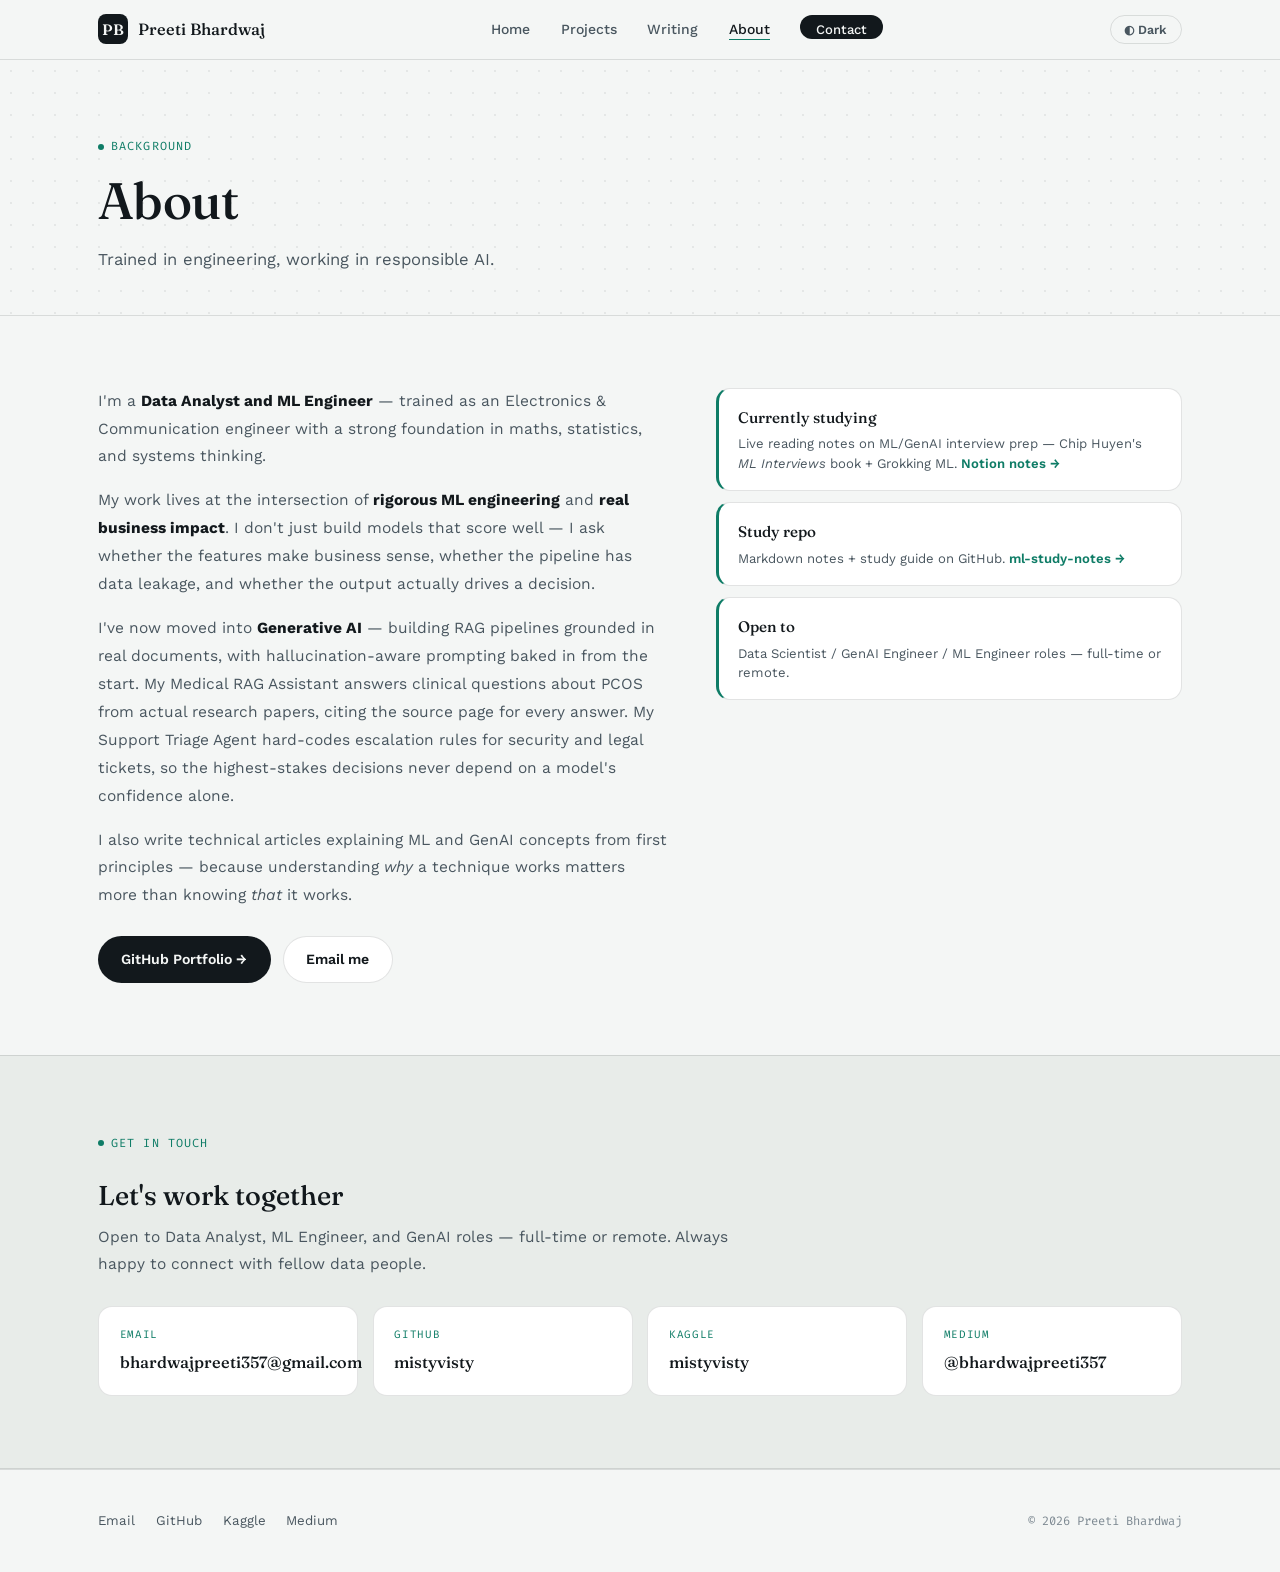
==== about.html @ 3117e88b "redesign site as multi-page dashboard" ====
<!DOCTYPE html>
<html lang="en">
<head>
<meta charset="UTF-8">
<meta name="viewport" content="width=device-width, initial-scale=1.0">
<title>About — Preeti Bhardwaj</title>
<link rel="preconnect" href="https://fonts.googleapis.com">
<link href="https://fonts.googleapis.com/css2?family=Fraunces:ital,opsz,wght@0,9..144,300;0,9..144,500;0,9..144,600;1,9..144,400&family=Work+Sans:wght@400;500;600;700&family=Fira+Code:wght@400;500&display=swap" rel="stylesheet">
<link rel="stylesheet" href="style.css">
</head>
<body>

<nav class="site-nav">
  <div class="nav-inner">
    <a href="index.html" class="brand">
      <span class="brand-mark">PB</span>
      <span class="brand-name">Preeti Bhardwaj</span>
    </a>
    <ul class="nav-links" id="navLinks">
      <li><a href="index.html">Home</a></li>
      <li><a href="projects.html">Projects</a></li>
      <li><a href="writing.html">Writing</a></li>
      <li><a href="about.html" class="is-active">About</a></li>
      <li><a href="#contact" class="nav-cta">Contact</a></li>
    </ul>
    <div class="nav-right">
      <button class="icon-btn" onclick="toggleDark()" id="darkBtn">◐ Dark</button>
      <button class="nav-toggle" onclick="toggleNav()" aria-label="Menu">☰</button>
    </div>
  </div>
</nav>

<header class="hero" style="padding-bottom: 2.5rem;">
  <div class="container">
    <div class="eyebrow">Background</div>
    <h1 class="hero-title" style="font-size: clamp(2rem, 5vw, 3.2rem);">About</h1>
    <p class="hero-lede">Trained in engineering, working in responsible AI.</p>
  </div>
</header>

<section class="section">
  <div class="container">
    <div class="about-grid">
      <div class="about-text">
        <p>I'm a <strong>Data Analyst and ML Engineer</strong> — trained as an Electronics &amp; Communication engineer with a strong foundation in maths, statistics, and systems thinking.</p>
        <p>My work lives at the intersection of <strong>rigorous ML engineering</strong> and <strong>real business impact</strong>. I don't just build models that score well — I ask whether the features make business sense, whether the pipeline has data leakage, and whether the output actually drives a decision.</p>
        <p>I've now moved into <strong>Generative AI</strong> — building RAG pipelines grounded in real documents, with hallucination-aware prompting baked in from the start. My Medical RAG Assistant answers clinical questions about PCOS from actual research papers, citing the source page for every answer. My Support Triage Agent hard-codes escalation rules for security and legal tickets, so the highest-stakes decisions never depend on a model's confidence alone.</p>
        <p>I also write technical articles explaining ML and GenAI concepts from first principles — because understanding <em>why</em> a technique works matters more than knowing <em>that</em> it works.</p>
        <div style="margin-top: 1.6rem; display: flex; gap: 0.75rem; flex-wrap: wrap;">
          <a href="https://github.com/mistyvisty/Data-Analytics-Portfolio" target="_blank" class="btn btn-solid">GitHub Portfolio →</a>
          <a href="mailto:bhardwajpreeti357@gmail.com" class="btn btn-line">Email me</a>
        </div>
      </div>
      <div class="now-list">
        <div class="now-item">
          <h4>Currently studying</h4>
          <p>Live reading notes on ML/GenAI interview prep — Chip Huyen's <em>ML Interviews</em> book + Grokking ML. <a href="https://spiral-game-e5b.notion.site/ML-Interview-Prep-Live-Reading-Notes-566ee8267299463b90dbe8c04434e496" target="_blank">Notion notes →</a></p>
        </div>
        <div class="now-item">
          <h4>Study repo</h4>
          <p>Markdown notes + study guide on GitHub. <a href="https://github.com/mistyvisty/ml-study-notes" target="_blank">ml-study-notes →</a></p>
        </div>
        <div class="now-item">
          <h4>Open to</h4>
          <p>Data Scientist / GenAI Engineer / ML Engineer roles — full-time or remote.</p>
        </div>
      </div>
    </div>
  </div>
</section>

<section class="section section-alt" id="contact">
  <div class="container">
    <div class="section-head" style="margin-bottom: 1.8rem;">
      <div class="eyebrow">Get in touch</div>
      <h2 style="font-size: 1.7rem;">Let's work together</h2>
      <p>Open to Data Analyst, ML Engineer, and GenAI roles — full-time or remote. Always happy to connect with fellow data people.</p>
    </div>
    <div class="contact-grid">
      <a href="mailto:bhardwajpreeti357@gmail.com" class="contact-card">
        <span class="clabel">Email</span>
        <span class="cval">bhardwajpreeti357@gmail.com</span>
      </a>
      <a href="https://github.com/mistyvisty/Data-Analytics-Portfolio" target="_blank" class="contact-card">
        <span class="clabel">GitHub</span>
        <span class="cval">mistyvisty</span>
      </a>
      <a href="https://www.kaggle.com/mistyvisty" target="_blank" class="contact-card">
        <span class="clabel">Kaggle</span>
        <span class="cval">mistyvisty</span>
      </a>
      <a href="https://medium.com/@bhardwajpreeti357" target="_blank" class="contact-card">
        <span class="clabel">Medium</span>
        <span class="cval">@bhardwajpreeti357</span>
      </a>
    </div>
  </div>
</section>

<footer class="site-footer">
  <div class="container footer-grid">
    <div class="footer-links">
      <a href="mailto:bhardwajpreeti357@gmail.com">Email</a>
      <a href="https://github.com/mistyvisty/Data-Analytics-Portfolio" target="_blank">GitHub</a>
      <a href="https://www.kaggle.com/mistyvisty" target="_blank">Kaggle</a>
      <a href="https://medium.com/@bhardwajpreeti357" target="_blank">Medium</a>
    </div>
    <div class="footer-copy">© 2026 Preeti Bhardwaj</div>
  </div>
</footer>

<script src="main.js"></script>
</body>
</html>
---- style.css ----
/* ============================================
   PREETI BHARDWAJ — PORTFOLIO
   Design system: dashboard / decision-log aesthetic
   Signature: draft · clarify · escalate status logic
   ============================================ */

:root {
  /* Color */
  --ink: #12181c;
  --ink-soft: #49565f;
  --ink-faint: #7c8891;
  --paper: #f4f6f5;
  --paper-deep: #e8ece9;
  --panel: #ffffff;
  --line: rgba(18, 24, 28, 0.12);
  --line-soft: rgba(18, 24, 28, 0.07);

  --teal: #0e7c66;
  --teal-bg: rgba(14, 124, 102, 0.1);
  --teal-line: rgba(14, 124, 102, 0.28);

  --amber: #ad7423;
  --amber-bg: rgba(173, 116, 35, 0.1);
  --amber-line: rgba(173, 116, 35, 0.28);

  --rust: #a8432a;
  --rust-bg: rgba(168, 67, 42, 0.1);
  --rust-line: rgba(168, 67, 42, 0.28);

  --display: 'Fraunces', Georgia, serif;
  --body: 'Work Sans', sans-serif;
  --mono: 'Fira Code', monospace;

  --radius-sm: 8px;
  --radius: 14px;
  --radius-lg: 20px;
  --container: 1140px;
}

[data-theme="dark"] {
  --ink: #eef1f0;
  --ink-soft: #aab4ba;
  --ink-faint: #7c8891;
  --paper: #11151a;
  --paper-deep: #171c22;
  --panel: #161b21;
  --line: rgba(238, 241, 240, 0.12);
  --line-soft: rgba(238, 241, 240, 0.07);
  --teal: #3fb89a;
  --teal-bg: rgba(63, 184, 154, 0.1);
  --teal-line: rgba(63, 184, 154, 0.3);
  --amber: #d99a45;
  --amber-bg: rgba(217, 154, 69, 0.1);
  --amber-line: rgba(217, 154, 69, 0.3);
  --rust: #d3725a;
  --rust-bg: rgba(211, 114, 90, 0.1);
  --rust-line: rgba(211, 114, 90, 0.3);
}

* , *::before, *::after { box-sizing: border-box; margin: 0; padding: 0; }
html { scroll-behavior: smooth; }
body {
  background: var(--paper);
  color: var(--ink);
  font-family: var(--body);
  font-size: 16px;
  line-height: 1.65;
  transition: background 0.25s, color 0.25s;
}
a { color: inherit; }
img { max-width: 100%; display: block; }
:focus-visible { outline: 2px solid var(--teal); outline-offset: 3px; }

.container { max-width: var(--container); margin: 0 auto; padding: 0 1.75rem; }

/* ---------- NAV ---------- */
.site-nav {
  position: sticky; top: 0; z-index: 50;
  background: color-mix(in srgb, var(--paper) 88%, transparent);
  backdrop-filter: blur(10px);
  border-bottom: 1px solid var(--line);
}
.nav-inner { max-width: var(--container); margin: 0 auto; padding: 0.9rem 1.75rem; display: flex; align-items: center; justify-content: space-between; gap: 1rem; }
.brand { display: flex; align-items: center; gap: 0.6rem; text-decoration: none; }
.brand-mark { width: 30px; height: 30px; border-radius: 8px; background: var(--ink); color: var(--paper); display: flex; align-items: center; justify-content: center; font-family: var(--display); font-weight: 600; font-size: 0.95rem; flex-shrink: 0; }
[data-theme="dark"] .brand-mark { background: var(--ink); color: var(--paper); }
.brand-name { font-family: var(--display); font-weight: 500; font-size: 1.02rem; color: var(--ink); white-space: nowrap; }
.nav-links { display: flex; align-items: center; gap: 1.9rem; list-style: none; }
.nav-links a { text-decoration: none; color: var(--ink-soft); font-size: 0.875rem; font-weight: 500; padding-bottom: 2px; border-bottom: 1.5px solid transparent; transition: color 0.15s, border-color 0.15s; }
.nav-links a:hover { color: var(--ink); }
.nav-links a.is-active { color: var(--ink); border-color: var(--teal); }
.nav-right { display: flex; align-items: center; gap: 0.6rem; }
.icon-btn { background: none; border: 1.5px solid var(--line); border-radius: 100px; color: var(--ink-soft); cursor: pointer; font-size: 0.78rem; padding: 0.4rem 0.85rem; font-family: var(--body); font-weight: 600; transition: all 0.15s; }
.icon-btn:hover { border-color: var(--teal); color: var(--teal); }
.nav-toggle { display: none; background: none; border: 1.5px solid var(--line); border-radius: 8px; padding: 0.4rem 0.6rem; cursor: pointer; color: var(--ink); }
.nav-cta { background: var(--ink); color: var(--paper) !important; padding: 0.45rem 1rem; border-radius: 100px; font-size: 0.82rem !important; font-weight: 600; border-bottom: none !important; }
[data-theme="dark"] .nav-cta { color: var(--paper) !important; }

/* ---------- HERO (home) ---------- */
.hero {
  position: relative;
  padding: 4.5rem 0 3.5rem;
  background-image: radial-gradient(var(--line-soft) 1px, transparent 1px);
  background-size: 22px 22px;
  border-bottom: 1px solid var(--line);
}
.eyebrow { font-family: var(--mono); font-size: 0.74rem; letter-spacing: 0.09em; text-transform: uppercase; color: var(--teal); display: inline-flex; align-items: center; gap: 0.45rem; margin-bottom: 1.1rem; }
.eyebrow::before { content: ''; width: 6px; height: 6px; border-radius: 50%; background: var(--teal); }
h1.hero-title { font-family: var(--display); font-weight: 500; font-size: clamp(2.4rem, 6vw, 4rem); line-height: 1.05; letter-spacing: -0.01em; color: var(--ink); max-width: 760px; }
.hero-role { font-family: var(--mono); font-size: 0.92rem; color: var(--ink-soft); margin-top: 0.9rem; letter-spacing: 0.01em; }
.hero-lede { color: var(--ink-soft); font-size: 1.04rem; max-width: 600px; margin-top: 1.1rem; line-height: 1.75; }
.hero-lede strong { color: var(--ink); }
.hero-actions { display: flex; gap: 0.75rem; margin-top: 1.8rem; flex-wrap: wrap; }
.btn { display: inline-flex; align-items: center; gap: 0.4rem; padding: 0.7rem 1.4rem; border-radius: 100px; font-weight: 600; font-size: 0.88rem; text-decoration: none; transition: all 0.18s; border: 1.5px solid transparent; cursor: pointer; }
.btn-solid { background: var(--ink); color: var(--paper); }
.btn-solid:hover { background: var(--teal); transform: translateY(-1px); }
.btn-line { border-color: var(--line); color: var(--ink); background: var(--panel); }
.btn-line:hover { border-color: var(--teal); color: var(--teal); transform: translateY(-1px); }

/* ---------- DECISION STRIP (signature element) ---------- */
.decision-panel { margin-top: 3rem; background: var(--panel); border: 1px solid var(--line); border-radius: var(--radius-lg); padding: 1.6rem 1.75rem; }
.decision-head { display: flex; align-items: baseline; justify-content: space-between; flex-wrap: wrap; gap: 0.5rem; margin-bottom: 1.2rem; }
.decision-head h2 { font-family: var(--display); font-size: 1.05rem; font-weight: 500; color: var(--ink); }
.decision-head span { font-family: var(--mono); font-size: 0.72rem; color: var(--ink-faint); }
.decision-grid { display: grid; grid-template-columns: repeat(3, 1fr); gap: 0.9rem; }
.decision-card { border-radius: var(--radius); padding: 1rem 1.1rem; border: 1px solid; }
.decision-card.draft { background: var(--teal-bg); border-color: var(--teal-line); }
.decision-card.clarify { background: var(--amber-bg); border-color: var(--amber-line); }
.decision-card.escalate { background: var(--rust-bg); border-color: var(--rust-line); }
.decision-tag { font-family: var(--mono); font-size: 0.7rem; font-weight: 600; letter-spacing: 0.06em; text-transform: uppercase; display: block; margin-bottom: 0.45rem; }
.decision-card.draft .decision-tag { color: var(--teal); }
.decision-card.clarify .decision-tag { color: var(--amber); }
.decision-card.escalate .decision-tag { color: var(--rust); }
.decision-card p { font-size: 0.83rem; color: var(--ink-soft); line-height: 1.55; }
.decision-foot { font-size: 0.83rem; color: var(--ink-faint); margin-top: 1rem; }
.decision-foot a { color: var(--teal); font-weight: 600; text-decoration: none; }

/* ---------- STAT STRIP ---------- */
.stat-strip { display: grid; grid-template-columns: repeat(4, 1fr); border: 1px solid var(--line); border-radius: var(--radius-lg); overflow: hidden; margin-top: 2rem; background: var(--panel); }
.stat-tile { padding: 1.3rem 1.4rem; border-right: 1px solid var(--line); }
.stat-tile:last-child { border-right: none; }
.stat-num { font-family: var(--display); font-size: 1.85rem; font-weight: 500; color: var(--ink); line-height: 1; }
.stat-lbl { font-family: var(--mono); font-size: 0.7rem; color: var(--ink-faint); text-transform: uppercase; letter-spacing: 0.05em; margin-top: 0.4rem; }

/* ---------- SECTIONS ---------- */
.section { padding: 4.5rem 0; }
.section-head { max-width: 640px; margin-bottom: 2.6rem; }
.section-head h2 { font-family: var(--display); font-weight: 500; font-size: clamp(1.6rem, 3.4vw, 2.3rem); color: var(--ink); margin-top: 0.6rem; line-height: 1.15; }
.section-head p { color: var(--ink-soft); margin-top: 0.8rem; font-size: 0.97rem; line-height: 1.7; }
.section-foot-link { margin-top: 2.2rem; display: inline-flex; align-items: center; gap: 0.4rem; font-weight: 600; color: var(--teal); text-decoration: none; font-size: 0.92rem; }
.section-foot-link:hover { gap: 0.65rem; }
.section-alt { background: var(--paper-deep); border-top: 1px solid var(--line); border-bottom: 1px solid var(--line); }

/* ---------- PROJECT CARDS ---------- */
.proj-grid { display: grid; grid-template-columns: repeat(auto-fit, minmax(280px, 1fr)); gap: 1.1rem; }
.proj-grid.featured-grid { grid-template-columns: 1fr; gap: 1.4rem; }
.proj-card { background: var(--panel); border: 1px solid var(--line); border-radius: var(--radius-lg); padding: 1.7rem 1.8rem; transition: border-color 0.18s, transform 0.18s; }
.proj-card:hover { border-color: var(--teal-line); transform: translateY(-2px); }
.proj-top { display: flex; align-items: center; justify-content: space-between; gap: 0.6rem; margin-bottom: 0.9rem; flex-wrap: wrap; }
.proj-kicker { font-family: var(--mono); font-size: 0.7rem; color: var(--ink-faint); text-transform: uppercase; letter-spacing: 0.06em; }
.chip { font-family: var(--mono); font-size: 0.68rem; font-weight: 600; padding: 0.22rem 0.6rem; border-radius: 100px; border: 1px solid; letter-spacing: 0.02em; white-space: nowrap; }
.chip.live { background: var(--teal-bg); border-color: var(--teal-line); color: var(--teal); }
.chip.shipped { background: var(--teal-bg); border-color: var(--teal-line); color: var(--teal); }
.proj-card h3 { font-family: var(--display); font-size: 1.18rem; font-weight: 500; color: var(--ink); margin-bottom: 0.6rem; line-height: 1.3; }
.proj-card p.proj-desc { color: var(--ink-soft); font-size: 0.89rem; line-height: 1.7; margin-bottom: 1rem; }
.metric-row { display: flex; flex-wrap: wrap; gap: 0.5rem; margin-bottom: 1.1rem; }
.metric-chip { font-family: var(--mono); font-size: 0.72rem; padding: 0.25rem 0.6rem; border-radius: 7px; background: var(--paper-deep); color: var(--ink-soft); border: 1px solid var(--line); }
.tag-row { display: flex; flex-wrap: wrap; gap: 0.35rem; margin-bottom: 1.1rem; }
.tag { font-family: var(--mono); font-size: 0.68rem; color: var(--ink-faint); background: var(--paper-deep); padding: 0.18rem 0.55rem; border-radius: 5px; }
.link-row { display: flex; flex-wrap: wrap; gap: 0.5rem; }
.link-pill { font-size: 0.81rem; font-weight: 600; color: var(--ink); border: 1.5px solid var(--line); border-radius: 100px; padding: 0.38rem 0.95rem; text-decoration: none; display: inline-flex; align-items: center; gap: 0.35rem; transition: all 0.15s; }
.link-pill:hover { border-color: var(--teal); color: var(--teal); }

/* arch diagram */
.flow { display: flex; align-items: center; flex-wrap: wrap; gap: 0; margin: 1rem 0 1.2rem; }
.flow-label { font-family: var(--mono); font-size: 0.68rem; color: var(--ink-faint); text-transform: uppercase; letter-spacing: 0.06em; margin-bottom: 0.5rem; display: block; }
.flow-node { background: var(--paper-deep); border: 1px solid var(--line); color: var(--ink-soft); font-family: var(--mono); font-size: 0.71rem; padding: 0.32rem 0.7rem; border-radius: 7px; font-weight: 500; white-space: nowrap; }
.flow-arrow { color: var(--teal); font-size: 0.85rem; padding: 0 0.3rem; }

/* triage decision mini-diagram on project card */
.triage-row { display: grid; grid-template-columns: repeat(3, 1fr); gap: 0.6rem; margin: 1rem 0 1.2rem; }
.triage-cell { border-radius: var(--radius-sm); padding: 0.7rem 0.8rem; border: 1px solid; }
.triage-cell.draft { background: var(--teal-bg); border-color: var(--teal-line); }
.triage-cell.clarify { background: var(--amber-bg); border-color: var(--amber-line); }
.triage-cell.escalate { background: var(--rust-bg); border-color: var(--rust-line); }
.triage-cell .ttag { font-family: var(--mono); font-size: 0.64rem; font-weight: 600; text-transform: uppercase; display: block; margin-bottom: 0.3rem; }
.triage-cell.draft .ttag { color: var(--teal); }
.triage-cell.clarify .ttag { color: var(--amber); }
.triage-cell.escalate .ttag { color: var(--rust); }
.triage-cell .tval { font-family: var(--display); font-size: 1.2rem; color: var(--ink); }
.triage-cell .tdesc { font-size: 0.72rem; color: var(--ink-soft); margin-top: 0.2rem; }

.eval-table { width: 100%; border-collapse: collapse; margin: 1rem 0 1.2rem; font-size: 0.83rem; }
.eval-table th, .eval-table td { text-align: left; padding: 0.5rem 0.6rem; border-bottom: 1px solid var(--line); }
.eval-table th { font-family: var(--mono); font-size: 0.68rem; text-transform: uppercase; color: var(--ink-faint); font-weight: 600; letter-spacing: 0.04em; }
.eval-table td { color: var(--ink-soft); }
.eval-table td.num { font-family: var(--mono); color: var(--ink); }

/* ---------- WRITING ---------- */
.post-list { display: flex; flex-direction: column; gap: 0.7rem; }
.post-row { display: flex; align-items: flex-start; justify-content: space-between; gap: 1.2rem; padding: 1.2rem 1.4rem; background: var(--panel); border: 1px solid var(--line); border-radius: var(--radius); text-decoration: none; color: inherit; cursor: pointer; transition: border-color 0.15s, transform 0.15s; }
.post-row:hover { border-color: var(--teal-line); transform: translateX(3px); }
.post-cat { font-family: var(--mono); font-size: 0.68rem; text-transform: uppercase; letter-spacing: 0.06em; color: var(--teal); margin-bottom: 0.35rem; }
.post-row h3 { font-family: var(--display); font-size: 1rem; font-weight: 500; color: var(--ink); margin-bottom: 0.3rem; line-height: 1.4; }
.post-row p { font-size: 0.84rem; color: var(--ink-soft); line-height: 1.55; max-width: 540px; }
.post-meta { font-family: var(--mono); font-size: 0.72rem; color: var(--ink-faint); white-space: nowrap; text-align: right; flex-shrink: 0; }
.ext-badge { font-family: var(--mono); font-size: 0.62rem; background: var(--paper-deep); color: var(--ink-soft); padding: 0.15rem 0.5rem; border-radius: 100px; border: 1px solid var(--line); }

/* article overlay */
.article-overlay { position: fixed; inset: 0; z-index: 200; background: var(--paper); overflow-y: auto; transform: translateX(100%); transition: transform 0.3s cubic-bezier(.4,0,.2,1); }
.article-overlay.open { transform: translateX(0); }
.article-nav { position: sticky; top: 0; background: color-mix(in srgb, var(--paper) 90%, transparent); backdrop-filter: blur(10px); border-bottom: 1px solid var(--line); padding: 0.9rem 1.75rem; }
.back-btn { display: inline-flex; align-items: center; gap: 0.4rem; color: var(--teal); font-weight: 600; font-size: 0.875rem; cursor: pointer; background: none; border: none; font-family: var(--body); }
.article-body { max-width: 660px; margin: 0 auto; padding: 3rem 1.75rem 5rem; }
.article-body .art-cat { font-family: var(--mono); font-size: 0.72rem; text-transform: uppercase; letter-spacing: 0.08em; color: var(--teal); margin-bottom: 0.7rem; }
.article-body h1 { font-family: var(--display); font-weight: 500; font-size: clamp(1.6rem, 4vw, 2.2rem); color: var(--ink); line-height: 1.25; margin-bottom: 0.9rem; }
.article-meta { font-family: var(--mono); font-size: 0.74rem; color: var(--ink-faint); margin-bottom: 2.2rem; padding-bottom: 1.3rem; border-bottom: 1px solid var(--line); }
.article-body h2 { font-family: var(--display); font-weight: 500; font-size: 1.3rem; color: var(--ink); margin: 2rem 0 0.7rem; }
.article-body p { color: var(--ink-soft); font-size: 0.96rem; line-height: 1.8; margin-bottom: 1.1rem; }
.article-body strong { color: var(--ink); }
.article-body em { color: var(--teal); font-style: italic; }
.article-body pre { background: #181d22; color: #d6dde0; font-family: var(--mono); font-size: 0.8rem; padding: 1.15rem 1.3rem; border-radius: var(--radius); overflow-x: auto; margin: 1.3rem 0; line-height: 1.6; }
.article-body code { background: var(--teal-bg); color: var(--teal); font-family: var(--mono); font-size: 0.85em; padding: 0.14em 0.4em; border-radius: 5px; }
.article-body pre code { background: none; color: inherit; padding: 0; }
.article-body ul, .article-body ol { color: var(--ink-soft); font-size: 0.96rem; line-height: 1.8; margin: 0 0 1.1rem 1.4rem; }
.article-body li { margin-bottom: 0.35rem; }
.article-body blockquote { border-left: 3px solid var(--teal); padding: 0.7rem 1.2rem; margin: 1.4rem 0; background: var(--teal-bg); border-radius: 0 var(--radius) var(--radius) 0; font-style: italic; color: var(--ink-soft); }
.article-footer { margin-top: 2.8rem; padding-top: 1.3rem; border-top: 1px solid var(--line); font-size: 0.82rem; color: var(--ink-faint); font-family: var(--mono); }
.article-footer a { color: var(--teal); }

/* ---------- ABOUT / TIMELINE ---------- */
.about-grid { display: grid; grid-template-columns: 1.1fr 0.9fr; gap: 3rem; align-items: start; }
.about-text p { color: var(--ink-soft); line-height: 1.8; margin-bottom: 1rem; font-size: 0.97rem; }
.about-text p strong { color: var(--ink); }
.now-list { display: flex; flex-direction: column; gap: 0.7rem; }
.now-item { background: var(--panel); border: 1px solid var(--line); border-left: 3px solid var(--teal); border-radius: var(--radius); padding: 1rem 1.2rem; }
.now-item h4 { font-family: var(--display); font-size: 0.95rem; color: var(--ink); margin-bottom: 0.3rem; font-weight: 500; }
.now-item p { font-size: 0.82rem; color: var(--ink-soft); line-height: 1.5; }
.now-item p a { color: var(--teal); font-weight: 600; text-decoration: none; }

/* ---------- CONTACT ---------- */
.contact-grid { display: grid; grid-template-columns: repeat(auto-fit, minmax(220px, 1fr)); gap: 0.9rem; }
.contact-card { background: var(--panel); border: 1px solid var(--line); border-radius: var(--radius); padding: 1.2rem 1.3rem; text-decoration: none; color: inherit; display: flex; flex-direction: column; gap: 0.3rem; transition: all 0.15s; }
.contact-card:hover { border-color: var(--teal-line); transform: translateY(-2px); }
.contact-card .clabel { font-family: var(--mono); font-size: 0.68rem; text-transform: uppercase; letter-spacing: 0.06em; color: var(--teal); }
.contact-card .cval { font-family: var(--display); font-size: 1.02rem; color: var(--ink); font-weight: 500; }

/* ---------- FOOTER ---------- */
.site-footer { border-top: 1px solid var(--line); padding: 2.5rem 0; }
.footer-grid { display: flex; justify-content: space-between; align-items: center; flex-wrap: wrap; gap: 1rem; }
.footer-links { display: flex; gap: 1.3rem; flex-wrap: wrap; }
.footer-links a { font-size: 0.83rem; color: var(--ink-soft); text-decoration: none; }
.footer-links a:hover { color: var(--teal); }
.footer-copy { font-family: var(--mono); font-size: 0.76rem; color: var(--ink-faint); }

/* ---------- RESPONSIVE ---------- */
@media (max-width: 860px) {
  .about-grid { grid-template-columns: 1fr; }
  .decision-grid { grid-template-columns: 1fr; }
  .stat-strip { grid-template-columns: repeat(2, 1fr); }
  .stat-tile:nth-child(2) { border-right: none; }
  .triage-row { grid-template-columns: 1fr; }
}
@media (max-width: 700px) {
  .nav-links { position: fixed; top: 60px; left: 0; right: 0; background: var(--paper); border-bottom: 1px solid var(--line); flex-direction: column; align-items: flex-start; padding: 1rem 1.75rem 1.5rem; gap: 1rem; display: none; }
  .nav-links.open { display: flex; }
  .nav-toggle { display: inline-flex; }
  .post-row { flex-direction: column; }
  .post-meta { text-align: left; }
  .footer-grid { flex-direction: column; align-items: flex-start; }
}
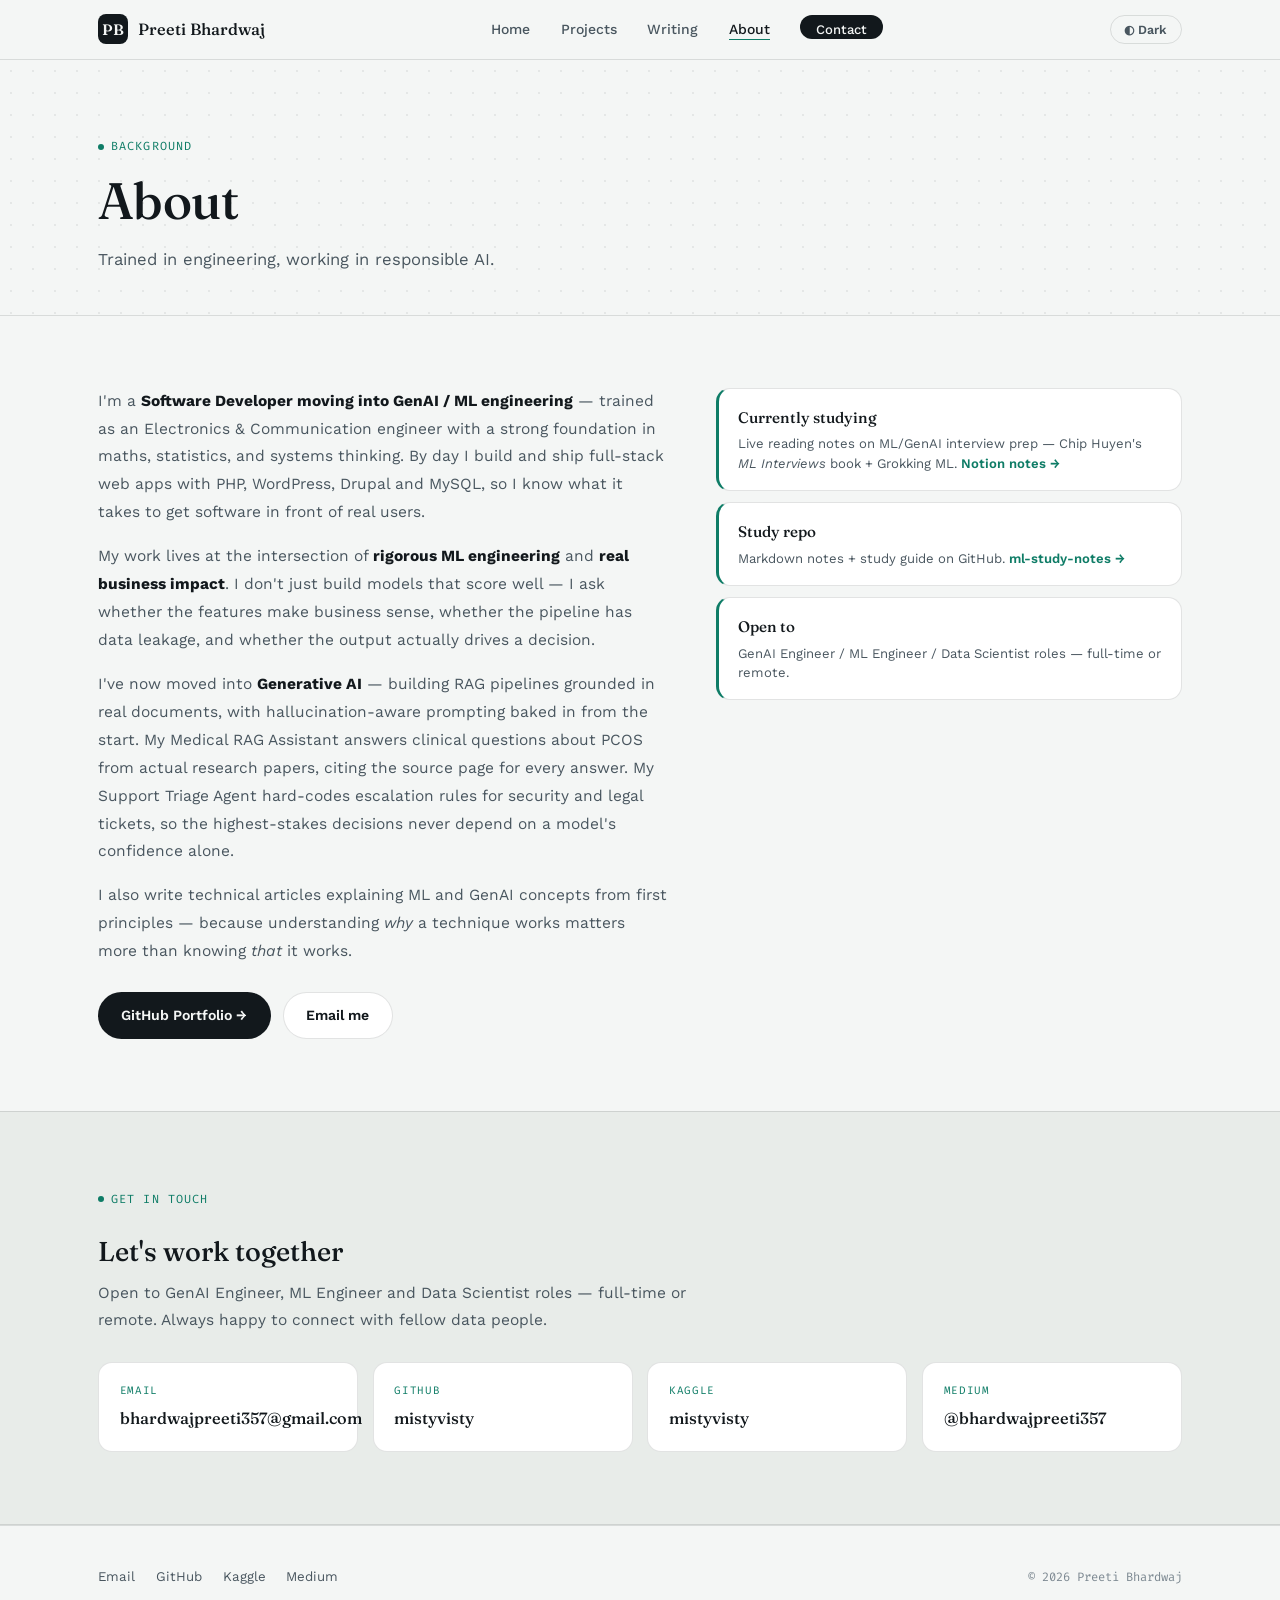
==== commit 699f2f52: "Add files via upload" ====
--- a/about.html
+++ b/about.html
@@ -42,12 +42,12 @@
   <div class="container">
     <div class="about-grid">
       <div class="about-text">
-        <p>I'm a <strong>Data Analyst and ML Engineer</strong> — trained as an Electronics &amp; Communication engineer with a strong foundation in maths, statistics, and systems thinking.</p>
+        <p>I'm a <strong>Software Developer moving into GenAI / ML engineering</strong> — trained as an Electronics &amp; Communication engineer with a strong foundation in maths, statistics, and systems thinking. By day I build and ship full-stack web apps with PHP, WordPress, Drupal and MySQL, so I know what it takes to get software in front of real users.</p>
         <p>My work lives at the intersection of <strong>rigorous ML engineering</strong> and <strong>real business impact</strong>. I don't just build models that score well — I ask whether the features make business sense, whether the pipeline has data leakage, and whether the output actually drives a decision.</p>
         <p>I've now moved into <strong>Generative AI</strong> — building RAG pipelines grounded in real documents, with hallucination-aware prompting baked in from the start. My Medical RAG Assistant answers clinical questions about PCOS from actual research papers, citing the source page for every answer. My Support Triage Agent hard-codes escalation rules for security and legal tickets, so the highest-stakes decisions never depend on a model's confidence alone.</p>
         <p>I also write technical articles explaining ML and GenAI concepts from first principles — because understanding <em>why</em> a technique works matters more than knowing <em>that</em> it works.</p>
         <div style="margin-top: 1.6rem; display: flex; gap: 0.75rem; flex-wrap: wrap;">
-          <a href="https://github.com/mistyvisty/Data-Analytics-Portfolio" target="_blank" class="btn btn-solid">GitHub Portfolio →</a>
+          <a href="https://github.com/mistyvisty" target="_blank" class="btn btn-solid">GitHub Portfolio →</a>
           <a href="mailto:bhardwajpreeti357@gmail.com" class="btn btn-line">Email me</a>
         </div>
       </div>
@@ -62,7 +62,7 @@
         </div>
         <div class="now-item">
           <h4>Open to</h4>
-          <p>Data Scientist / GenAI Engineer / ML Engineer roles — full-time or remote.</p>
+          <p>GenAI Engineer / ML Engineer / Data Scientist roles — full-time or remote.</p>
         </div>
       </div>
     </div>
@@ -74,18 +74,18 @@
     <div class="section-head" style="margin-bottom: 1.8rem;">
       <div class="eyebrow">Get in touch</div>
       <h2 style="font-size: 1.7rem;">Let's work together</h2>
-      <p>Open to Data Analyst, ML Engineer, and GenAI roles — full-time or remote. Always happy to connect with fellow data people.</p>
+      <p>Open to GenAI Engineer, ML Engineer and Data Scientist roles — full-time or remote. Always happy to connect with fellow data people.</p>
     </div>
     <div class="contact-grid">
       <a href="mailto:bhardwajpreeti357@gmail.com" class="contact-card">
         <span class="clabel">Email</span>
         <span class="cval">bhardwajpreeti357@gmail.com</span>
       </a>
-      <a href="https://github.com/mistyvisty/Data-Analytics-Portfolio" target="_blank" class="contact-card">
+      <a href="https://github.com/mistyvisty" target="_blank" class="contact-card">
         <span class="clabel">GitHub</span>
         <span class="cval">mistyvisty</span>
       </a>
-      <a href="https://www.kaggle.com/mistyvisty" target="_blank" class="contact-card">
+      <a href="https://www.kaggle.com/mistyvisty/competitions" target="_blank" class="contact-card">
         <span class="clabel">Kaggle</span>
         <span class="cval">mistyvisty</span>
       </a>
@@ -101,8 +101,8 @@
   <div class="container footer-grid">
     <div class="footer-links">
       <a href="mailto:bhardwajpreeti357@gmail.com">Email</a>
-      <a href="https://github.com/mistyvisty/Data-Analytics-Portfolio" target="_blank">GitHub</a>
-      <a href="https://www.kaggle.com/mistyvisty" target="_blank">Kaggle</a>
+      <a href="https://github.com/mistyvisty" target="_blank">GitHub</a>
+      <a href="https://www.kaggle.com/mistyvisty/competitions" target="_blank">Kaggle</a>
       <a href="https://medium.com/@bhardwajpreeti357" target="_blank">Medium</a>
     </div>
     <div class="footer-copy">© 2026 Preeti Bhardwaj</div>
